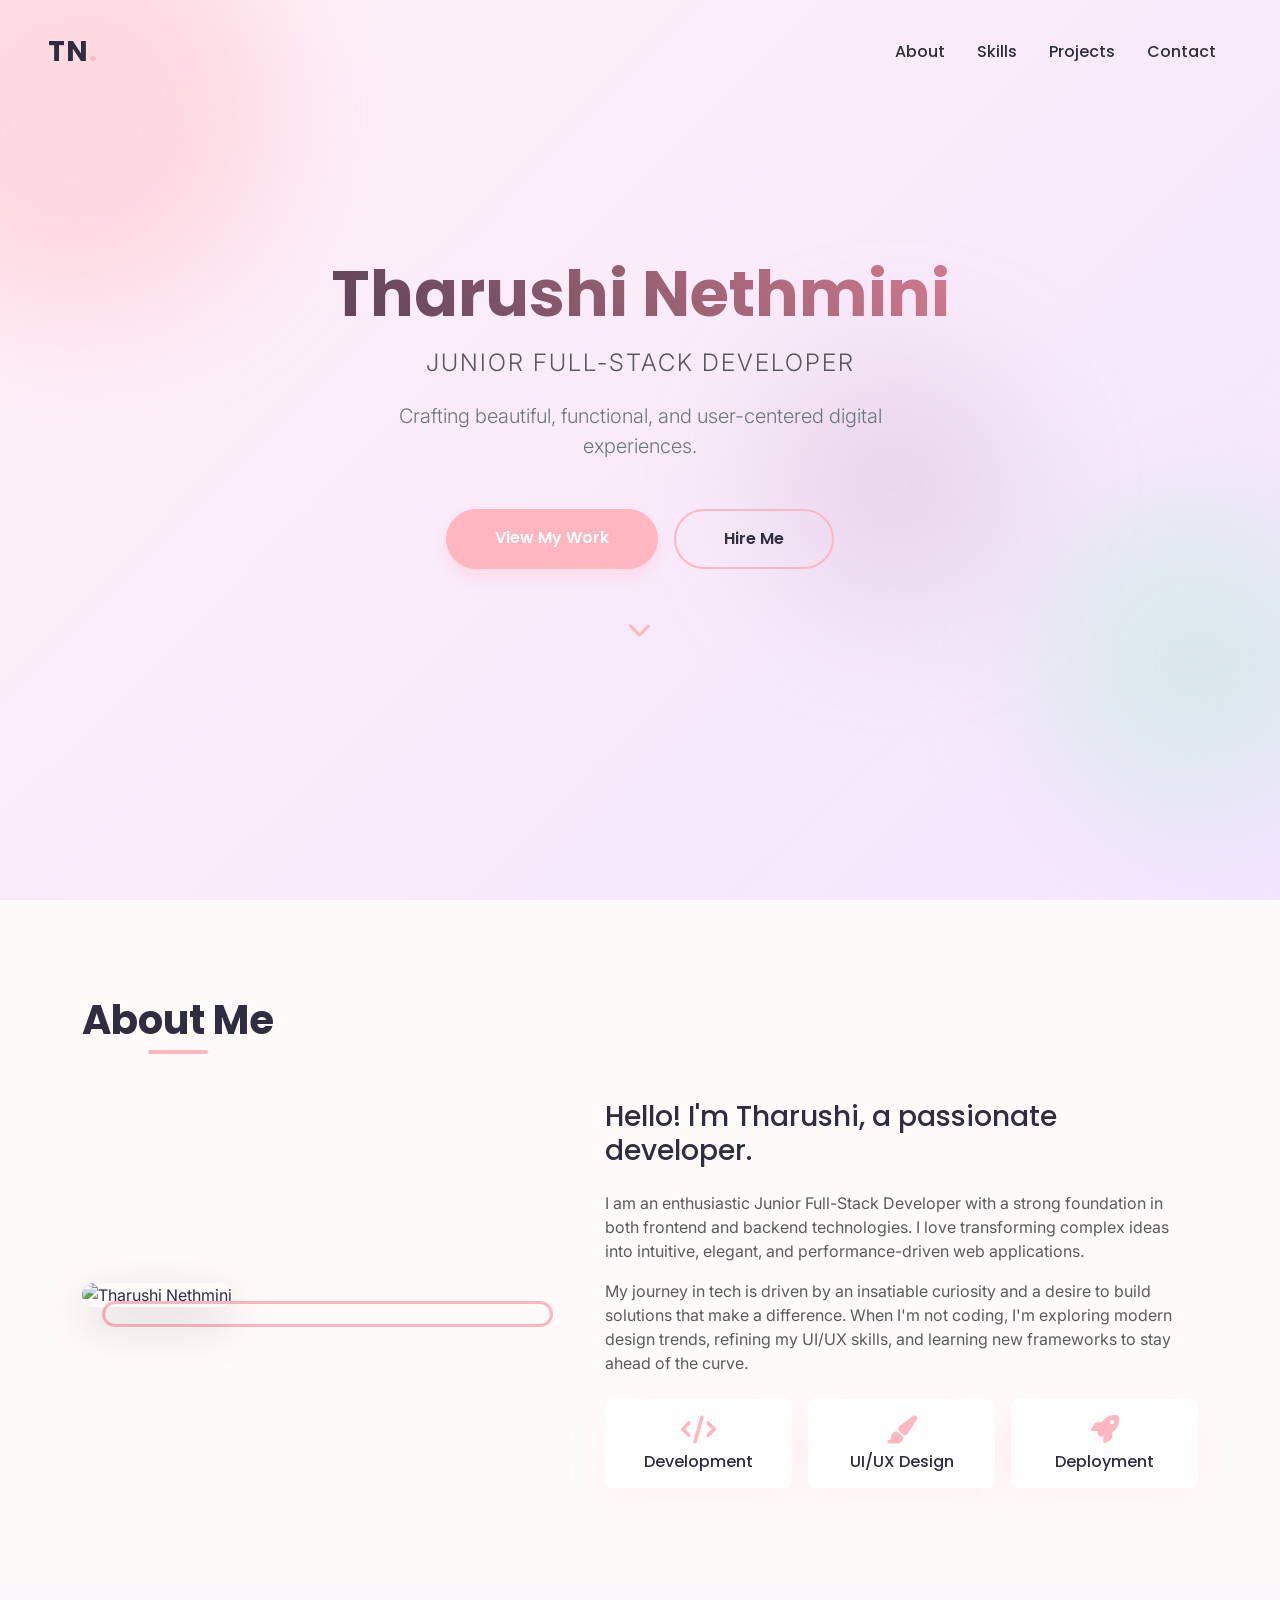
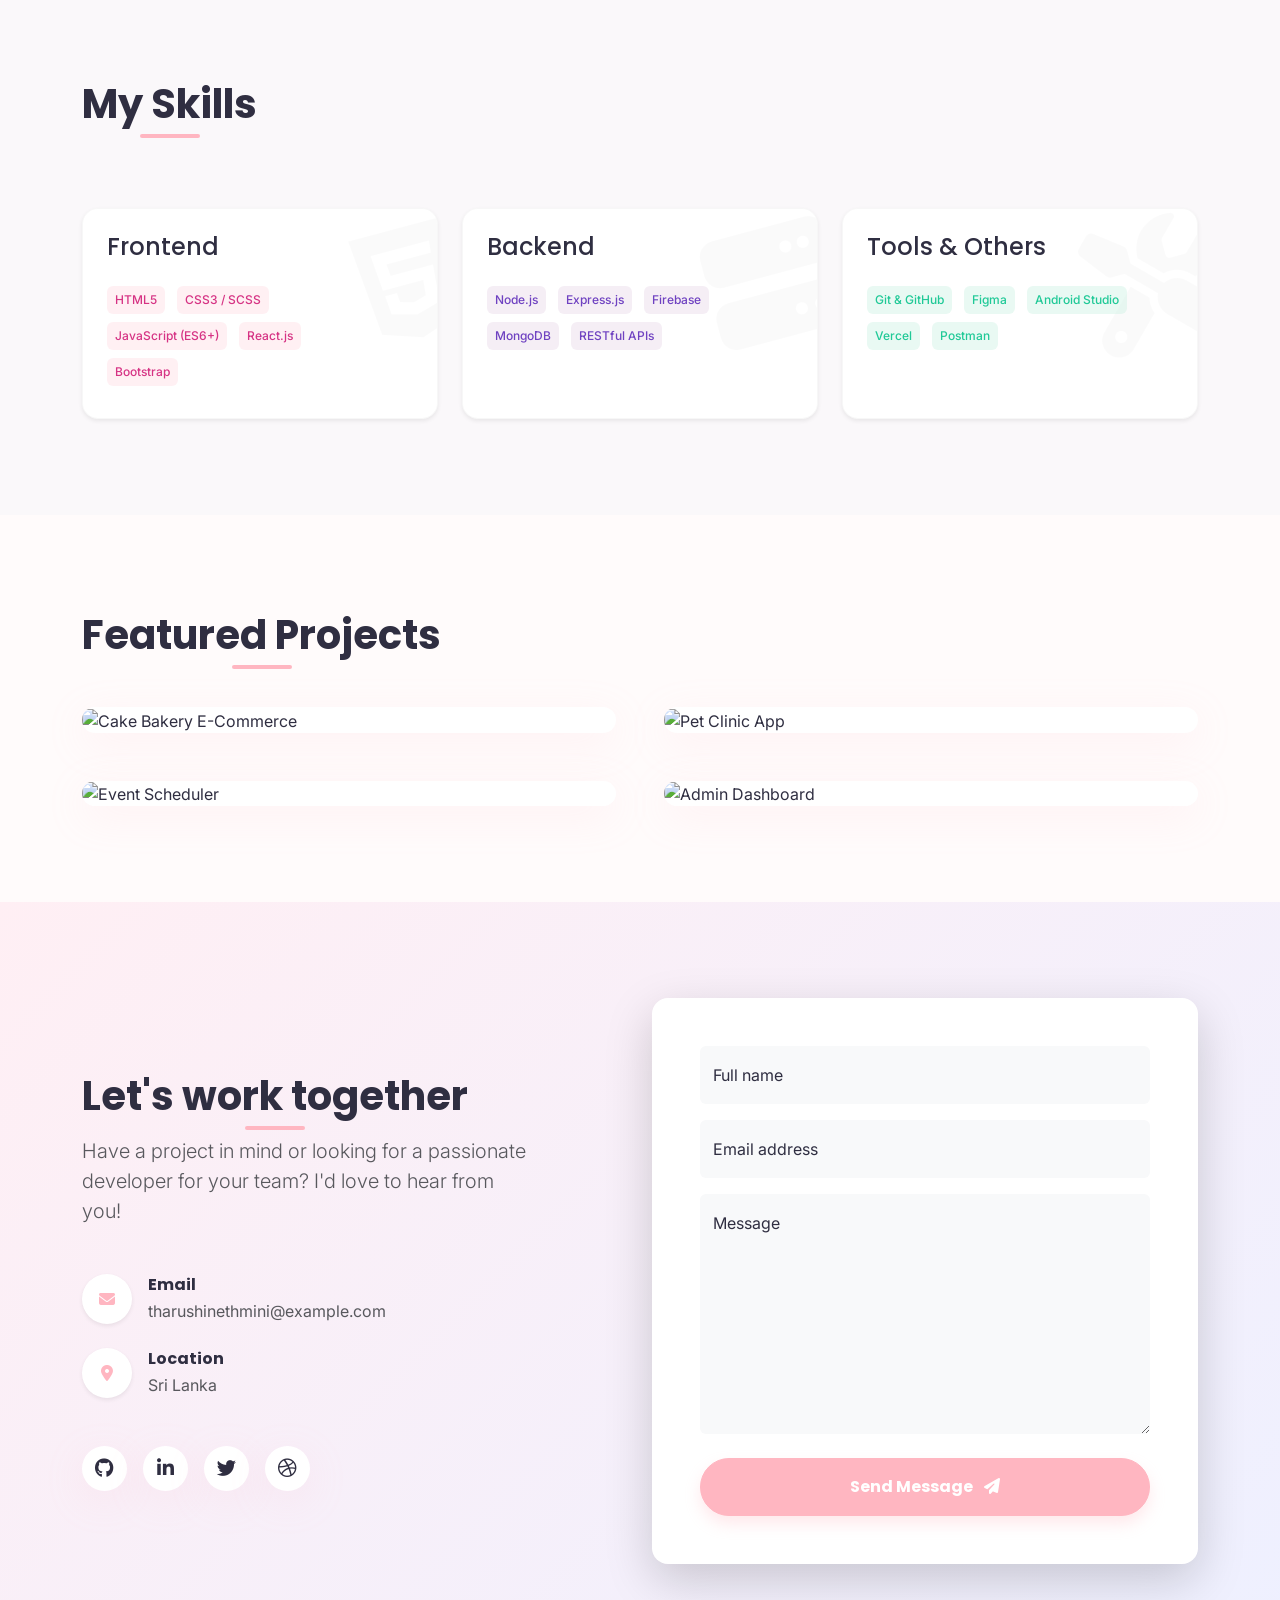
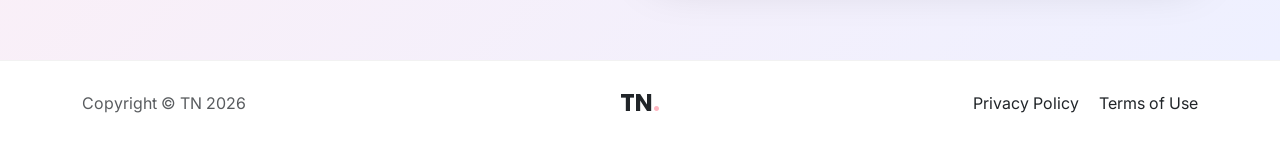
==== index.html @ edaf67d0 "New" ====
<!DOCTYPE html>
<html lang="en">
<head>
    <meta charset="UTF-8">
    <meta name="viewport" content="width=device-width, initial-scale=1.0">
    <title>Tharushi Nethmini | Junior Full-Stack Developer</title>
    <meta name="description" content="Portfolio of Tharushi Nethmini, a Junior Full-Stack Developer specializing in modern, responsive web applications.">
    
    <!-- Google Fonts -->
    <link rel="preconnect" href="https://fonts.googleapis.com">
    <link rel="preconnect" href="https://fonts.gstatic.com" crossorigin>
    <link href="https://fonts.googleapis.com/css2?family=Inter:wght@300;400;500;600&family=Poppins:wght@400;500;600;700&display=swap" rel="stylesheet">
    
    <!-- Font Awesome -->
    <link rel="stylesheet" href="https://cdnjs.cloudflare.com/ajax/libs/font-awesome/6.4.0/css/all.min.css">
    
    <!-- Bootstrap CSS -->
    <link href="https://cdn.jsdelivr.net/npm/bootstrap@5.3.0/dist/css/bootstrap.min.css" rel="stylesheet">
    
    <!-- AOS Animation CSS -->
    <link href="https://unpkg.com/aos@2.3.1/dist/aos.css" rel="stylesheet">
    
    <!-- Custom CSS -->
    <link rel="stylesheet" href="style.css">
</head>
<body>

    <!-- Navigation -->
    <nav class="navbar navbar-expand-lg fixed-top" id="mainNav">
        <div class="container-fluid px-4 px-lg-5">
            <a class="navbar-brand fw-bold" href="#hero">TN<span class="dot">.</span></a>
            <button class="navbar-toggler" type="button" data-bs-toggle="collapse" data-bs-target="#navbarResponsive" aria-controls="navbarResponsive" aria-expanded="false" aria-label="Toggle navigation">
                <i class="fas fa-bars"></i>
            </button>
            <div class="collapse navbar-collapse" id="navbarResponsive">
                <ul class="navbar-nav ms-auto py-4 py-lg-0">
                    <li class="nav-item"><a class="nav-link px-lg-3 py-3 py-lg-4" href="#about">About</a></li>
                    <li class="nav-item"><a class="nav-link px-lg-3 py-3 py-lg-4" href="#skills">Skills</a></li>
                    <li class="nav-item"><a class="nav-link px-lg-3 py-3 py-lg-4" href="#projects">Projects</a></li>
                    <li class="nav-item"><a class="nav-link px-lg-3 py-3 py-lg-4" href="#contact">Contact</a></li>
                </ul>
            </div>
        </div>
    </nav>

    <!-- Hero Section -->
    <header class="hero text-center d-flex align-items-center" id="hero">
        <div class="container position-relative z-1" data-aos="fade-up" data-aos-duration="1000">
            <h1 class="display-3 fw-bold mb-3 name-title">Tharushi Nethmini</h1>
            <h2 class="h4 fw-light mb-4 text-muted subtitle">Junior Full-Stack Developer</h2>
            <p class="lead mb-5 hero-text mx-auto">Crafting beautiful, functional, and user-centered digital experiences.</p>
            <div class="d-flex justify-content-center gap-3">
                <a class="btn btn-primary btn-custom rounded-pill px-5 py-3" href="#projects">View My Work</a>
                <a class="btn btn-outline-primary btn-custom-outline rounded-pill px-5 py-3" href="#contact">Hire Me</a>
            </div>
            
            <div class="scroll-down mt-5">
                <a href="#about"><i class="fas fa-chevron-down fs-4 animate-bounce"></i></a>
            </div>
        </div>
        <!-- Decorative Elements -->
        <div class="shape shape-1"></div>
        <div class="shape shape-2"></div>
        <div class="shape shape-3"></div>
    </header>

    <!-- About Section -->
    <section class="page-section" id="about">
        <div class="container">
            <h2 class="section-heading text-center" data-aos="fade-up">About Me</h2>
            <div class="row align-items-center mt-5">
                <div class="col-lg-5" data-aos="fade-right" data-aos-delay="200">
                    <div class="about-img-container">
                        <img src="https://images.unsplash.com/photo-1573496359142-b8d87734a5a2?auto=format&fit=crop&q=80&w=800&ixlib=rb-4.0.3" alt="Tharushi Nethmini" class="img-fluid rounded-4 shadow-lg about-img">
                        <div class="img-backdrop"></div>
                    </div>
                </div>
                <div class="col-lg-7 mt-5 mt-lg-0" data-aos="fade-left" data-aos-delay="400">
                    <div class="about-content ps-lg-5">
                        <h3 class="mb-4">Hello! I'm Tharushi, a passionate developer.</h3>
                        <p class="text-muted">I am an enthusiastic Junior Full-Stack Developer with a strong foundation in both frontend and backend technologies. I love transforming complex ideas into intuitive, elegant, and performance-driven web applications.</p>
                        <p class="text-muted mb-4">My journey in tech is driven by an insatiable curiosity and a desire to build solutions that make a difference. When I'm not coding, I'm exploring modern design trends, refining my UI/UX skills, and learning new frameworks to stay ahead of the curve.</p>
                        
                        <div class="d-flex flex-wrap gap-3 mt-4">
                            <div class="info-card glass-card p-3 rounded-3 text-center">
                                <i class="fas fa-code fs-3 text-primary mb-2"></i>
                                <h5 class="m-0 fs-6">Development</h5>
                            </div>
                            <div class="info-card glass-card p-3 rounded-3 text-center">
                                <i class="fas fa-paint-brush fs-3 text-primary mb-2"></i>
                                <h5 class="m-0 fs-6">UI/UX Design</h5>
                            </div>
                            <div class="info-card glass-card p-3 rounded-3 text-center">
                                <i class="fas fa-rocket fs-3 text-primary mb-2"></i>
                                <h5 class="m-0 fs-6">Deployment</h5>
                            </div>
                        </div>
                    </div>
                </div>
            </div>
        </div>
    </section>

    <!-- Skills Section -->
    <section class="page-section bg-light-pastel" id="skills">
        <div class="container">
            <h2 class="section-heading text-center mb-5" data-aos="fade-up">My Skills</h2>
            <div class="row g-4 mt-2">
                <!-- Frontend -->
                <div class="col-md-4" data-aos="fade-up" data-aos-delay="100">
                    <div class="skill-card bg-white p-4 pe-5 rounded-4 shadow-sm h-100 position-relative overflow-hidden">
                        <div class="skill-icon-bg"><i class="fab fa-html5"></i></div>
                        <h4 class="mb-4 position-relative z-1">Frontend</h4>
                        <div class="skills-list position-relative z-1">
                            <span class="badge bg-soft-primary text-primary-dark me-2 mb-2 p-2">HTML5</span>
                            <span class="badge bg-soft-primary text-primary-dark me-2 mb-2 p-2">CSS3 / SCSS</span>
                            <span class="badge bg-soft-primary text-primary-dark me-2 mb-2 p-2">JavaScript (ES6+)</span>
                            <span class="badge bg-soft-primary text-primary-dark me-2 mb-2 p-2">React.js</span>
                            <span class="badge bg-soft-primary text-primary-dark me-2 mb-2 p-2">Bootstrap</span>
                        </div>
                    </div>
                </div>
                <!-- Backend -->
                <div class="col-md-4" data-aos="fade-up" data-aos-delay="200">
                    <div class="skill-card bg-white p-4 pe-5 rounded-4 shadow-sm h-100 position-relative overflow-hidden">
                        <div class="skill-icon-bg"><i class="fas fa-server"></i></div>
                        <h4 class="mb-4 position-relative z-1">Backend</h4>
                        <div class="skills-list position-relative z-1">
                            <span class="badge bg-soft-secondary text-secondary-dark me-2 mb-2 p-2">Node.js</span>
                            <span class="badge bg-soft-secondary text-secondary-dark me-2 mb-2 p-2">Express.js</span>
                            <span class="badge bg-soft-secondary text-secondary-dark me-2 mb-2 p-2">Firebase</span>
                            <span class="badge bg-soft-secondary text-secondary-dark me-2 mb-2 p-2">MongoDB</span>
                            <span class="badge bg-soft-secondary text-secondary-dark me-2 mb-2 p-2">RESTful APIs</span>
                        </div>
                    </div>
                </div>
                <!-- Tools -->
                <div class="col-md-4" data-aos="fade-up" data-aos-delay="300">
                    <div class="skill-card bg-white p-4 pe-5 rounded-4 shadow-sm h-100 position-relative overflow-hidden">
                        <div class="skill-icon-bg"><i class="fas fa-tools"></i></div>
                        <h4 class="mb-4 position-relative z-1">Tools & Others</h4>
                        <div class="skills-list position-relative z-1">
                            <span class="badge bg-soft-accent text-accent-dark me-2 mb-2 p-2">Git & GitHub</span>
                            <span class="badge bg-soft-accent text-accent-dark me-2 mb-2 p-2">Figma</span>
                            <span class="badge bg-soft-accent text-accent-dark me-2 mb-2 p-2">Android Studio</span>
                            <span class="badge bg-soft-accent text-accent-dark me-2 mb-2 p-2">Vercel</span>
                            <span class="badge bg-soft-accent text-accent-dark me-2 mb-2 p-2">Postman</span>
                        </div>
                    </div>
                </div>
            </div>
        </div>
    </section>

    <!-- Projects Section -->
    <section class="page-section" id="projects">
        <div class="container">
            <h2 class="section-heading text-center mb-5" data-aos="fade-up">Featured Projects</h2>
            
            <div class="row g-5">
                <!-- Project 1: Cake Bakery -->
                <div class="col-lg-6" data-aos="fade-up" data-aos-delay="100">
                    <div class="project-card rounded-4 overflow-hidden position-relative group">
                        <img src="https://images.unsplash.com/photo-1578985545062-69928b1d9587?auto=format&fit=crop&q=80&w=1000" alt="Cake Bakery E-Commerce" class="img-fluid project-img">
                        <div class="project-overlay d-flex flex-column justify-content-center px-4">
                            <h3 class="text-white mb-2">Cake Bakery E-Commerce</h3>
                            <p class="text-white-50 mb-3">A modern online bakery store featuring a full shopping cart, responsive UI, and seamless checkout experience.</p>
                            <div class="tech-stack mb-4">
                                <span class="badge bg-glass text-white me-2">React</span>
                                <span class="badge bg-glass text-white me-2">Node.js</span>
                                <span class="badge bg-glass text-white me-2">Bootstrap</span>
                            </div>
                            <a href="#" class="btn btn-light rounded-pill align-self-start fw-bold">View Details <i class="fas fa-arrow-right ms-2"></i></a>
                        </div>
                    </div>
                </div>
                
                <!-- Project 2: Pet Clinic App -->
                <div class="col-lg-6" data-aos="fade-up" data-aos-delay="200">
                    <div class="project-card rounded-4 overflow-hidden position-relative group">
                        <img src="https://images.unsplash.com/photo-1544569854-bd71bece58bc?auto=format&fit=crop&q=80&w=1000" alt="Pet Clinic App" class="img-fluid project-img">
                        <div class="project-overlay d-flex flex-column justify-content-center px-4">
                            <h3 class="text-white mb-2">Pet Clinic Mobile App</h3>
                            <p class="text-white-50 mb-3">Comprehensive pet care Android app allowing appointment scheduling, live communication with admins, and user profiles.</p>
                            <div class="tech-stack mb-4">
                                <span class="badge bg-glass text-white me-2">Java</span>
                                <span class="badge bg-glass text-white me-2">Firebase</span>
                                <span class="badge bg-glass text-white me-2">Android SDK</span>
                            </div>
                            <a href="#" class="btn btn-light rounded-pill align-self-start fw-bold">View Details <i class="fas fa-arrow-right ms-2"></i></a>
                        </div>
                    </div>
                </div>

                <!-- Project 3: Event Scheduler -->
                <div class="col-lg-6" data-aos="fade-up" data-aos-delay="300">
                    <div class="project-card rounded-4 overflow-hidden position-relative group">
                        <img src="https://images.unsplash.com/photo-1505373877841-8d25f7d46678?auto=format&fit=crop&q=80&w=1000" alt="Event Scheduler" class="img-fluid project-img">
                        <div class="project-overlay d-flex flex-column justify-content-center px-4">
                            <h3 class="text-white mb-2">Event Schedule Dashboard</h3>
                            <p class="text-white-50 mb-3">Sleek, interactive calendar dashboard for managing daily tasks and corporate events with real-time updates.</p>
                            <div class="tech-stack mb-4">
                                <span class="badge bg-glass text-white me-2">HTML/CSS</span>
                                <span class="badge bg-glass text-white me-2">JavaScript</span>
                                <span class="badge bg-glass text-white me-2">API</span>
                            </div>
                            <a href="#" class="btn btn-light rounded-pill align-self-start fw-bold">View Details <i class="fas fa-arrow-right ms-2"></i></a>
                        </div>
                    </div>
                </div>

                <!-- Project 4: Admin Panel -->
                <div class="col-lg-6" data-aos="fade-up" data-aos-delay="400">
                    <div class="project-card rounded-4 overflow-hidden position-relative group">
                        <img src="https://images.unsplash.com/photo-1551288049-bebda4e38f71?auto=format&fit=crop&q=80&w=1000" alt="Admin Dashboard" class="img-fluid project-img">
                        <div class="project-overlay d-flex flex-column justify-content-center px-4">
                            <h3 class="text-white mb-2">Fresh Fruit Admin Panel</h3>
                            <p class="text-white-50 mb-3">A powerful, dark-themed admin control panel integrated with Firestore for managing inventory, users, and orders.</p>
                            <div class="tech-stack mb-4">
                                <span class="badge bg-glass text-white me-2">JavaScript</span>
                                <span class="badge bg-glass text-white me-2">Firestore</span>
                                <span class="badge bg-glass text-white me-2">Chart.js</span>
                            </div>
                            <a href="#" class="btn btn-light rounded-pill align-self-start fw-bold">View Details <i class="fas fa-arrow-right ms-2"></i></a>
                        </div>
                    </div>
                </div>
            </div>
        </div>
    </section>

    <!-- Contact Section -->
    <section class="page-section bg-gradient-pastel" id="contact">
        <div class="container text-center text-md-start">
            <div class="row align-items-center">
                <div class="col-lg-5 mb-5 mb-lg-0" data-aos="fade-right">
                    <h2 class="section-heading mb-3">Let's work together</h2>
                    <p class="lead text-muted mb-5">Have a project in mind or looking for a passionate developer for your team? I'd love to hear from you!</p>
                    
                    <div class="contact-info d-flex flex-column gap-4">
                        <div class="d-flex align-items-center">
                            <div class="contact-icon bg-white shadow-sm rounded-circle d-flex align-items-center justify-content-center me-3" style="width: 50px; height: 50px;">
                                <i class="fas fa-envelope text-primary"></i>
                            </div>
                            <div>
                                <h6 class="mb-1 fw-bold">Email</h6>
                                <a href="mailto:tharushinethmini@example.com" class="text-decoration-none text-muted">tharushinethmini@example.com</a>
                            </div>
                        </div>
                        <div class="d-flex align-items-center">
                            <div class="contact-icon bg-white shadow-sm rounded-circle d-flex align-items-center justify-content-center me-3" style="width: 50px; height: 50px;">
                                <i class="fas fa-map-marker-alt text-primary"></i>
                            </div>
                            <div>
                                <h6 class="mb-1 fw-bold">Location</h6>
                                <span class="text-muted">Sri Lanka</span>
                            </div>
                        </div>
                    </div>
                    
                    <div class="social-links mt-5 d-flex gap-3 justify-content-center justify-content-lg-start">
                        <a href="#" class="social-btn"><i class="fab fa-github"></i></a>
                        <a href="#" class="social-btn"><i class="fab fa-linkedin-in"></i></a>
                        <a href="#" class="social-btn"><i class="fab fa-twitter"></i></a>
                        <a href="#" class="social-btn"><i class="fab fa-dribbble"></i></a>
                    </div>
                </div>
                
                <div class="col-lg-6 offset-lg-1" data-aos="fade-left">
                    <div class="contact-form-wrapper bg-white p-5 rounded-4 shadow-lg border-0 position-relative z-1 glass-card-strong">
                        <form id="contactForm">
                            <div class="form-floating mb-3">
                                <input class="form-control bg-light border-0" id="name" type="text" placeholder="Enter your name..." required />
                                <label for="name">Full name</label>
                            </div>
                            <div class="form-floating mb-3">
                                <input class="form-control bg-light border-0" id="email" type="email" placeholder="name@example.com" required />
                                <label for="email">Email address</label>
                            </div>
                            <div class="form-floating mb-4">
                                <textarea class="form-control bg-light border-0" id="message" placeholder="Enter your message here..." style="height: 15rem" required></textarea>
                                <label for="message">Message</label>
                            </div>
                            <div class="d-grid">
                                <button class="btn btn-primary btn-custom rounded-pill py-3 fw-bold" id="submitButton" type="submit">Send Message <i class="fas fa-paper-plane ms-2"></i></button>
                            </div>
                        </form>
                    </div>
                </div>
            </div>
        </div>
    </section>

    <!-- Footer -->
    <footer class="footer py-4 text-center">
        <div class="container">
            <div class="row align-items-center">
                <div class="col-lg-4 text-lg-start text-muted mb-3 mb-lg-0">Copyright &copy; TN 2026</div>
                <div class="col-lg-4 my-3 my-lg-0">
                    <a class="navbar-brand fw-bold mb-0 text-dark fs-4" href="#hero">TN<span class="dot text-primary">.</span></a>
                </div>
                <div class="col-lg-4 text-lg-end">
                    <a class="link-dark text-decoration-none me-3" href="#!">Privacy Policy</a>
                    <a class="link-dark text-decoration-none" href="#!">Terms of Use</a>
                </div>
            </div>
        </div>
    </footer>

    <!-- Bootstrap JS -->
    <script src="https://cdn.jsdelivr.net/npm/bootstrap@5.3.0/dist/js/bootstrap.bundle.min.js"></script>
    
    <!-- AOS Animation JS -->
    <script src="https://unpkg.com/aos@2.3.1/dist/aos.js"></script>
    
    <!-- Custom JS -->
    <script src="script.js"></script>
</body>
</html>
---- style.css ----
/* ==========================================================================
   Design System & Variables
   ========================================================================== */
   :root {
    /* Color Palette - Modern Pastel Aesthetic */
    --color-primary: #ffb6c1; /* Soft Pink */
    --color-primary-dark: #ff8fa3;
    --color-secondary: #cbaacb; /* Soft Purple */
    --color-secondary-dark: #a881a8;
    --color-accent: #b5ead7; /* Soft Mint */
    --color-accent-dark: #8ccba6;
    
    --color-bg: #fffbfb;
    --color-text: #2f2e41;
    --color-text-muted: #6c757d;
    
    /* Gradients */
    --gradient-hero: linear-gradient(135deg, #fff0f5 0%, #f3e6ff 100%);
    --gradient-pastel: linear-gradient(135deg, #ffeff4 0%, #eef0ff 100%);
    
    /* Typography */
    --font-heading: 'Poppins', sans-serif;
    --font-body: 'Inter', sans-serif;
    
    /* Shadows & Glassmorphism */
    --shadow-soft: 0 10px 40px rgba(255, 182, 193, 0.15);
    --shadow-hover: 0 15px 50px rgba(255, 182, 193, 0.3);
    --glass-bg: rgba(255, 255, 255, 0.7);
    --glass-border: 1px solid rgba(255, 255, 255, 0.5);
    
    /* Transitions */
    --transition-smooth: all 0.3s cubic-bezier(0.25, 0.8, 0.25, 1);
}

/* ==========================================================================
   Global Reset & Typography
   ========================================================================== */
html {
    scroll-behavior: smooth;
    scroll-padding-top: 80px;
}

body {
    font-family: var(--font-body);
    color: var(--color-text);
    background-color: var(--color-bg);
    overflow-x: hidden;
}

h1, h2, h3, h4, h5, h6, .navbar-brand {
    font-family: var(--font-heading);
    color: var(--color-text);
}

section.page-section {
    padding: 6rem 0;
}

.section-heading {
    font-size: 2.5rem;
    font-weight: 700;
    position: relative;
    display: inline-block;
}

.section-heading::after {
    content: '';
    position: absolute;
    bottom: -10px;
    left: 50%;
    transform: translateX(-50%);
    width: 60px;
    height: 4px;
    background-color: var(--color-primary);
    border-radius: 2px;
}

/* Utilities */
.text-primary { color: var(--color-primary) !important; }
.bg-light-pastel { background-color: #faf8fa; }
.bg-gradient-pastel { background: var(--gradient-pastel); }
.dot { color: var(--color-primary); }

/* Buttons */
.btn-custom {
    background-color: var(--color-primary);
    border-color: var(--color-primary);
    color: white;
    font-family: var(--font-heading);
    font-weight: 600;
    transition: var(--transition-smooth);
    box-shadow: 0 8px 15px rgba(255, 182, 193, 0.3);
}

.btn-custom:hover, .btn-custom:focus {
    background-color: var(--color-primary-dark);
    border-color: var(--color-primary-dark);
    transform: translateY(-3px);
    box-shadow: 0 12px 20px rgba(255, 182, 193, 0.4);
    color: white;
}

.btn-custom-outline {
    color: var(--color-text);
    border: 2px solid var(--color-primary);
    background: transparent;
    font-family: var(--font-heading);
    font-weight: 600;
    transition: var(--transition-smooth);
}

.btn-custom-outline:hover {
    background-color: var(--color-primary);
    color: white;
    transform: translateY(-3px);
    box-shadow: 0 8px 15px rgba(255, 182, 193, 0.3);
}

/* ==========================================================================
   Navbar
   ========================================================================== */
#mainNav {
    padding-top: 1rem;
    padding-bottom: 1rem;
    background-color: transparent;
    transition: var(--transition-smooth);
}

#mainNav .navbar-brand {
    font-size: 1.75rem;
    letter-spacing: 1px;
}

#mainNav .nav-link {
    color: var(--color-text);
    font-family: var(--font-heading);
    font-weight: 500;
    font-size: 1rem;
    position: relative;
}

#mainNav .nav-link::after {
    content: '';
    position: absolute;
    width: 0;
    height: 2px;
    bottom: 5px;
    left: 1rem;
    background-color: var(--color-primary);
    transition: width 0.3s ease;
}

#mainNav .nav-link:hover::after, #mainNav .nav-link.active::after {
    width: calc(100% - 2rem);
}

#mainNav.navbar-scrolled {
    background: rgba(255, 255, 255, 0.95);
    backdrop-filter: blur(10px);
    box-shadow: 0 4px 20px rgba(0, 0, 0, 0.05);
    padding-top: 0.5rem;
    padding-bottom: 0.5rem;
}

/* ==========================================================================
   Hero Section
   ========================================================================== */
.hero {
    height: 100vh;
    min-height: 700px;
    background: var(--gradient-hero);
    position: relative;
    overflow: hidden;
}

.hero .name-title {
    color: var(--color-text);
    background: -webkit-linear-gradient(45deg, var(--color-text), var(--color-primary-dark));
    -webkit-background-clip: text;
    -webkit-text-fill-color: transparent;
}

.hero .subtitle {
    font-family: var(--font-body);
    letter-spacing: 2px;
    text-transform: uppercase;
}

.hero .hero-text {
    max-width: 600px;
    color: var(--color-text-muted);
}

/* Decorative abstract shapes */
.shape {
    position: absolute;
    filter: blur(60px);
    z-index: 0;
    border-radius: 50%;
    animation: float 10s infinite ease-in-out alternate;
}

.shape-1 {
    width: 400px;
    height: 400px;
    background: rgba(255, 182, 193, 0.4);
    top: -10%;
    left: -10%;
}

.shape-2 {
    width: 300px;
    height: 300px;
    background: rgba(181, 234, 215, 0.4);
    bottom: 10%;
    right: -5%;
    animation-delay: 2s;
}

.shape-3 {
    width: 250px;
    height: 250px;
    background: rgba(203, 170, 203, 0.3);
    top: 40%;
    left: 60%;
    animation-delay: 4s;
}

@keyframes float {
    0% { transform: translate(0, 0) scale(1); }
    100% { transform: translate(30px, 30px) scale(1.1); }
}

.animate-bounce {
    animation: bounce 2s infinite;
    color: var(--color-primary);
}

@keyframes bounce {
    0%, 20%, 50%, 80%, 100% { transform: translateY(0); }
    40% { transform: translateY(-15px); }
    60% { transform: translateY(-7px); }
}

/* ==========================================================================
   About Section
   ========================================================================== */
.about-img-container {
    position: relative;
}

.img-backdrop {
    position: absolute;
    top: 20px;
    right: -20px;
    bottom: -20px;
    left: 20px;
    border: 3px solid var(--color-primary);
    border-radius: 1rem;
    z-index: -1;
    transition: var(--transition-smooth);
}

.about-img-container:hover .img-backdrop {
    top: 10px;
    right: -10px;
    bottom: -10px;
    left: 10px;
}

.glass-card {
    background: rgba(255, 255, 255, 0.8);
    backdrop-filter: blur(10px);
    border: var(--glass-border);
    box-shadow: var(--shadow-soft);
    flex: 1;
    min-width: 120px;
    transition: var(--transition-smooth);
}

.glass-card:hover {
    transform: translateY(-5px);
    box-shadow: var(--shadow-hover);
    background: #fff;
}

/* ==========================================================================
   Skills Section
   ========================================================================== */
.skill-card {
    transition: var(--transition-smooth);
    border: 1px solid rgba(0,0,0,0.03);
}

.skill-card:hover {
    transform: translateY(-10px);
    box-shadow: var(--shadow-hover) !important;
}

.skill-icon-bg {
    position: absolute;
    top: -20px;
    right: -20px;
    font-size: 8rem;
    color: rgba(0,0,0,0.02);
    transform: rotate(-15deg);
    transition: var(--transition-smooth);
}

.skill-card:hover .skill-icon-bg {
    color: rgba(255, 182, 193, 0.1);
    transform: rotate(0) scale(1.1);
}

.bg-soft-primary { background: rgba(255, 182, 193, 0.2); }
.text-primary-dark { color: #d63384; font-weight: 500;}
.bg-soft-secondary { background: rgba(203, 170, 203, 0.2); }
.text-secondary-dark { color: #6f42c1; font-weight: 500;}
.bg-soft-accent { background: rgba(181, 234, 215, 0.3); }
.text-accent-dark { color: #20c997; font-weight: 500;}

/* ==========================================================================
   Projects Section
   ========================================================================== */
.project-card {
    cursor: pointer;
    background: #fff;
    box-shadow: var(--shadow-soft);
}

.project-img {
    width: 100%;
    height: 350px;
    object-fit: cover;
    transition: transform 0.6s cubic-bezier(0.25, 0.8, 0.25, 1);
}

.project-overlay {
    position: absolute;
    top: 0;
    left: 0;
    width: 100%;
    height: 100%;
    background: linear-gradient(to top, rgba(33, 37, 41, 0.95), rgba(33, 37, 41, 0.4));
    opacity: 0;
    transition: opacity 0.4s ease;
}

.project-card:hover .project-img {
    transform: scale(1.08);
}

.project-card:hover .project-overlay {
    opacity: 1;
}

.project-overlay h3 {
    transform: translateY(20px);
    transition: transform 0.4s ease;
}

.project-overlay p, .project-overlay .tech-stack, .project-overlay .btn {
    transform: translateY(30px);
    opacity: 0;
    transition: transform 0.4s ease, opacity 0.4s ease;
}

.project-card:hover .project-overlay h3,
.project-card:hover .project-overlay p,
.project-card:hover .project-overlay .tech-stack,
.project-card:hover .project-overlay .btn {
    transform: translateY(0);
    opacity: 1;
}

.project-overlay p { transition-delay: 0.1s; }
.project-overlay .tech-stack { transition-delay: 0.2s; }
.project-overlay .btn { transition-delay: 0.3s; }

.bg-glass {
    background: rgba(255, 255, 255, 0.2);
    backdrop-filter: blur(5px);
    border: 1px solid rgba(255, 255, 255, 0.1);
}

/* ==========================================================================
   Contact Section & Form
   ========================================================================== */
.glass-card-strong {
    background: rgba(255, 255, 255, 0.85);
    backdrop-filter: blur(15px);
    border: 1px solid rgba(255, 255, 255, 0.8);
}

.form-control:focus {
    border-color: var(--color-primary);
    box-shadow: 0 0 0 0.25rem rgba(255, 182, 193, 0.25);
    background-color: #fff !important;
}

.social-btn {
    display: flex;
    align-items: center;
    justify-content: center;
    width: 45px;
    height: 45px;
    border-radius: 50%;
    background: white;
    color: var(--color-text);
    font-size: 1.2rem;
    box-shadow: var(--shadow-soft);
    transition: var(--transition-smooth);
    text-decoration: none;
}

.social-btn:hover {
    background: var(--color-primary);
    color: white;
    transform: translateY(-5px) rotate(10deg);
}

/* ==========================================================================
   Footer
   ========================================================================== */
.footer {
    background-color: #fff;
    border-top: 1px solid rgba(0,0,0,0.05);
}

/* ==========================================================================
   Responsive
   ========================================================================== */
@media (max-width: 991.98px) {
    .section-heading { font-size: 2rem; }
    #mainNav .navbar-nav {
        background: #fff;
        padding: 1rem;
        border-radius: 10px;
        box-shadow: 0 10px 30px rgba(0,0,0,0.1);
        margin-top: 1rem;
    }
}
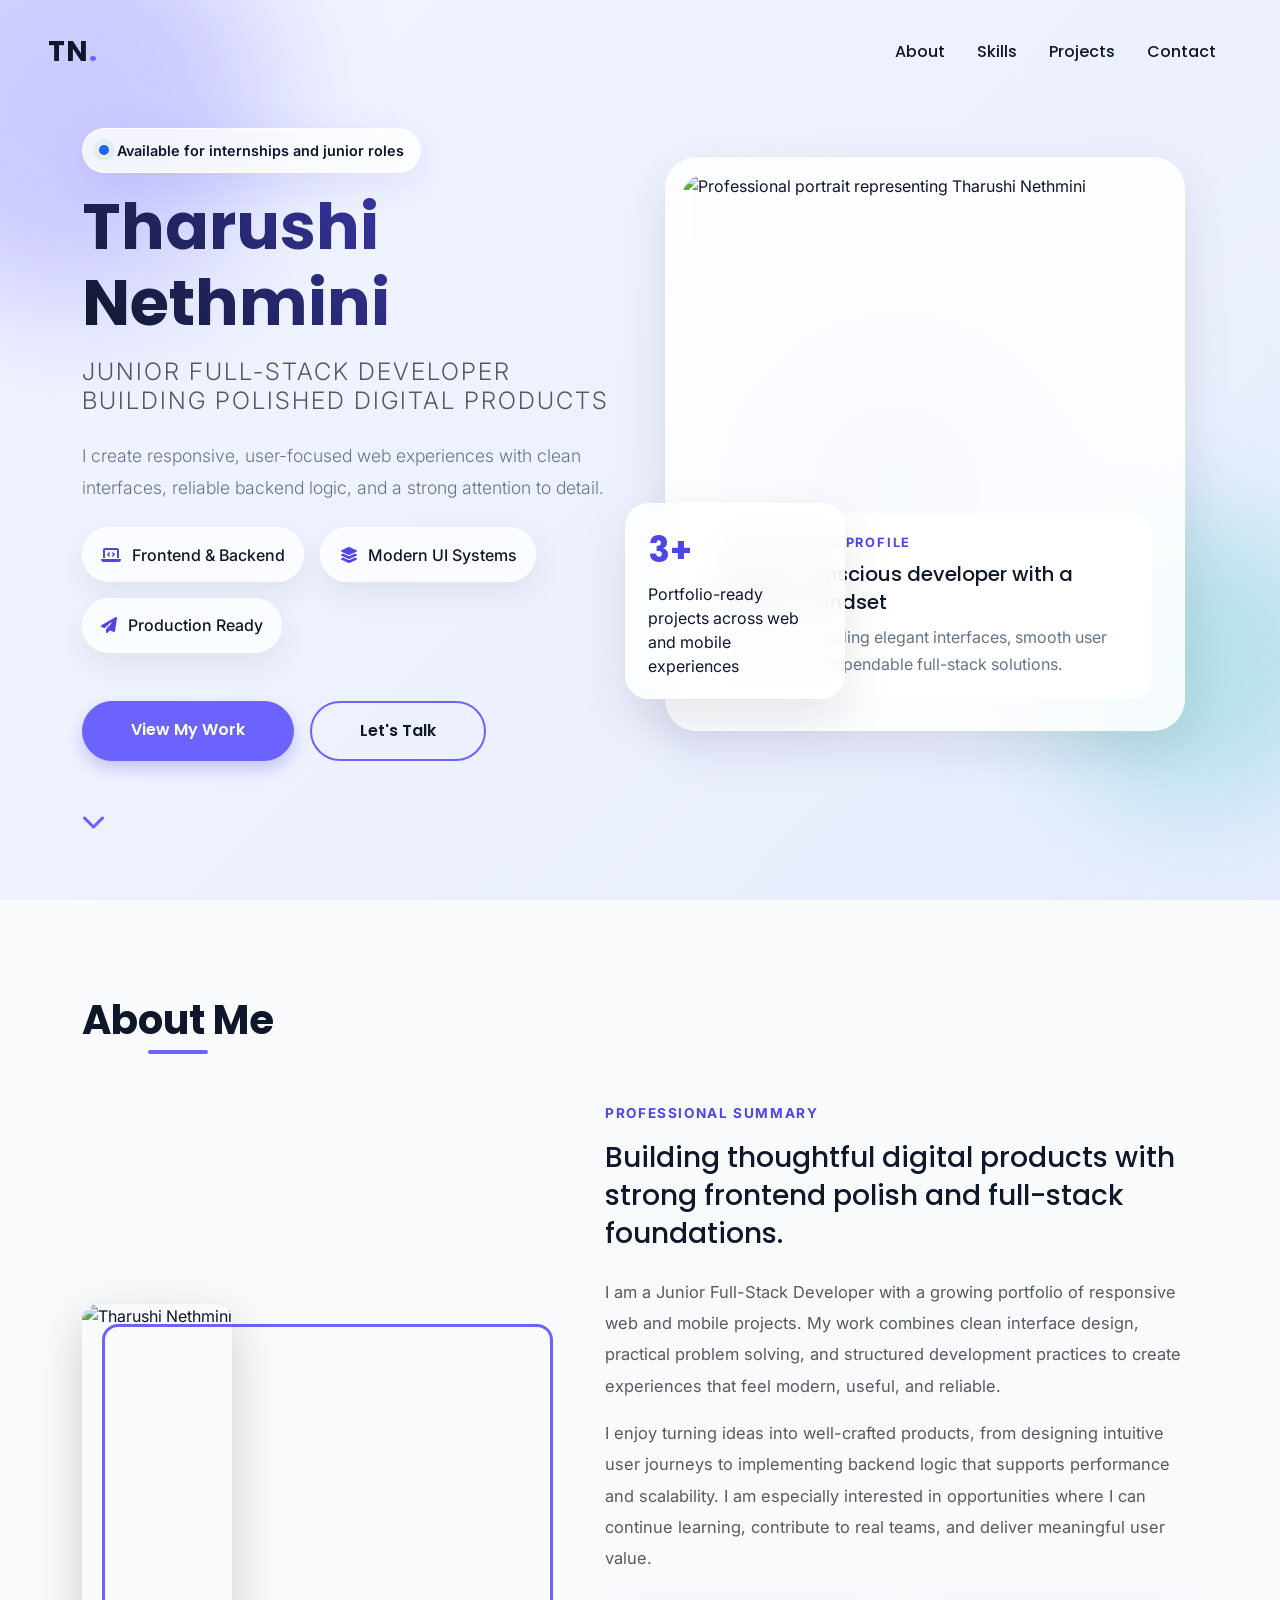
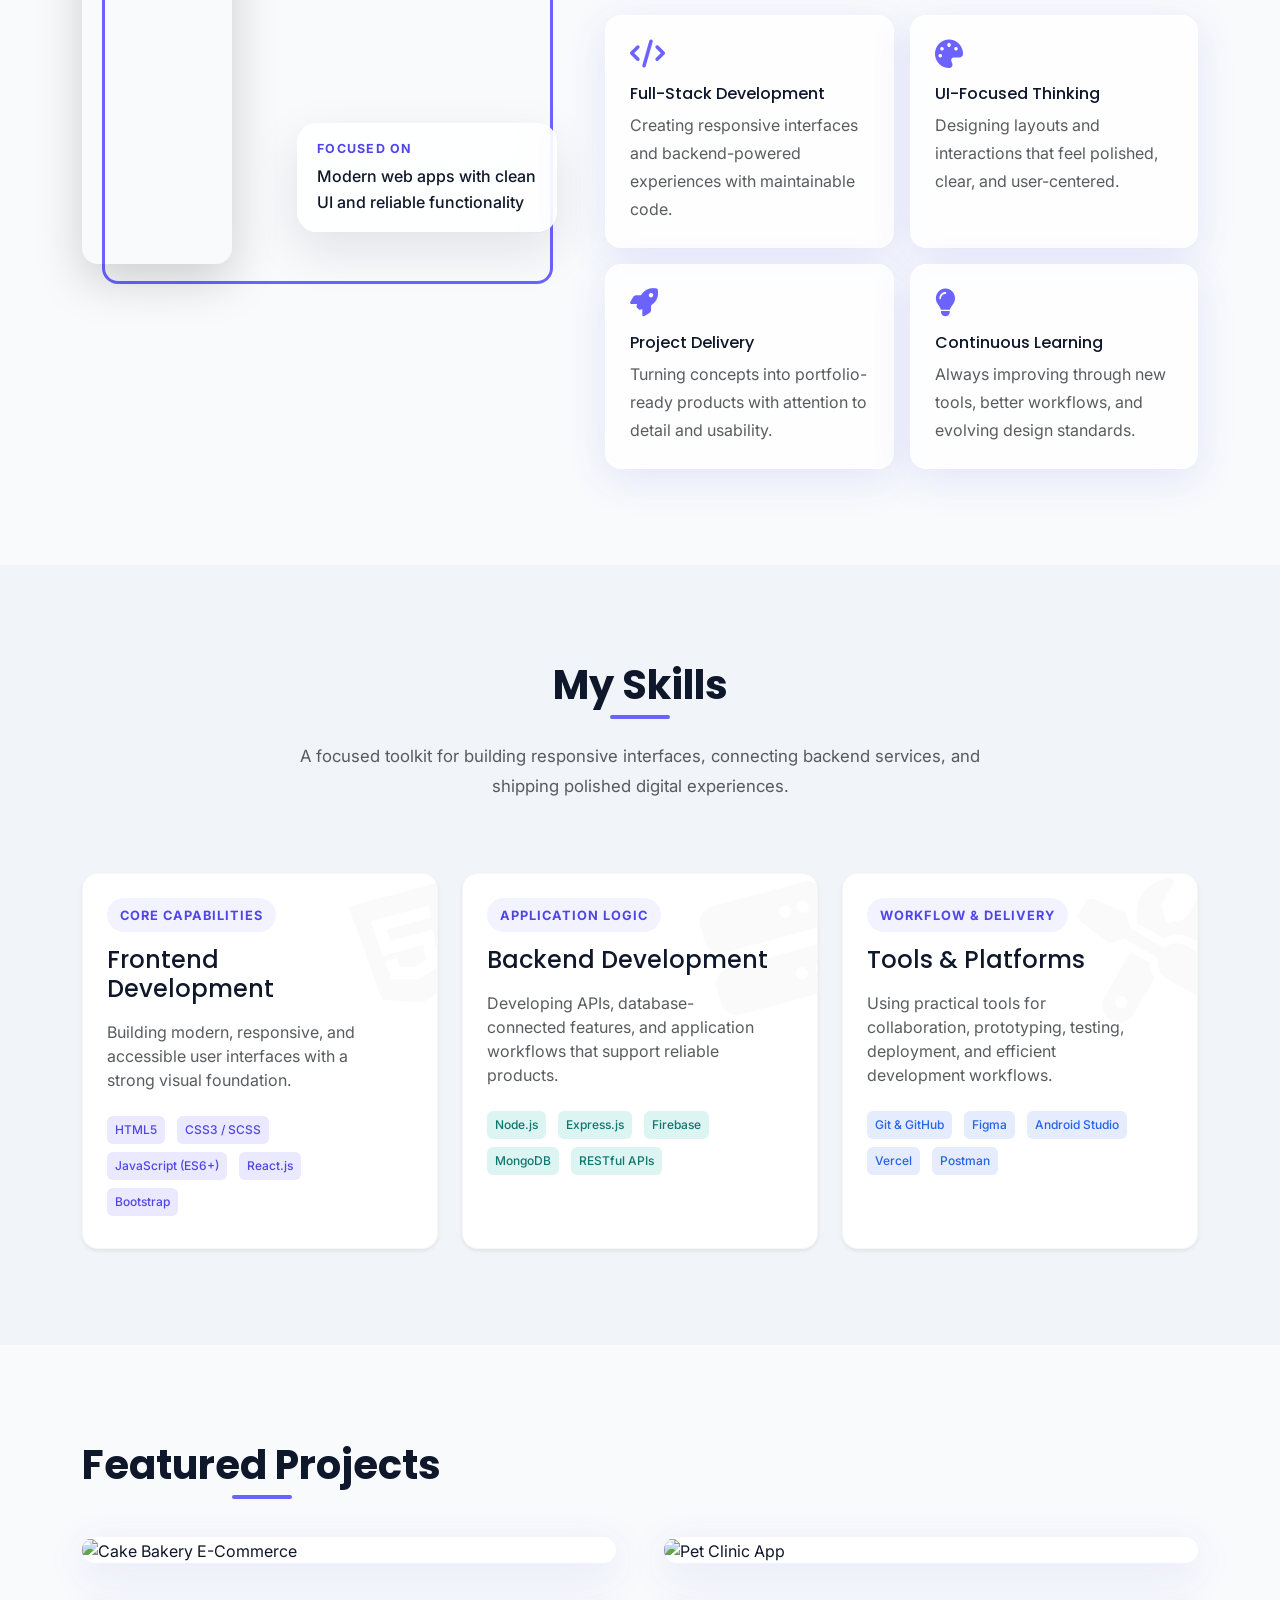
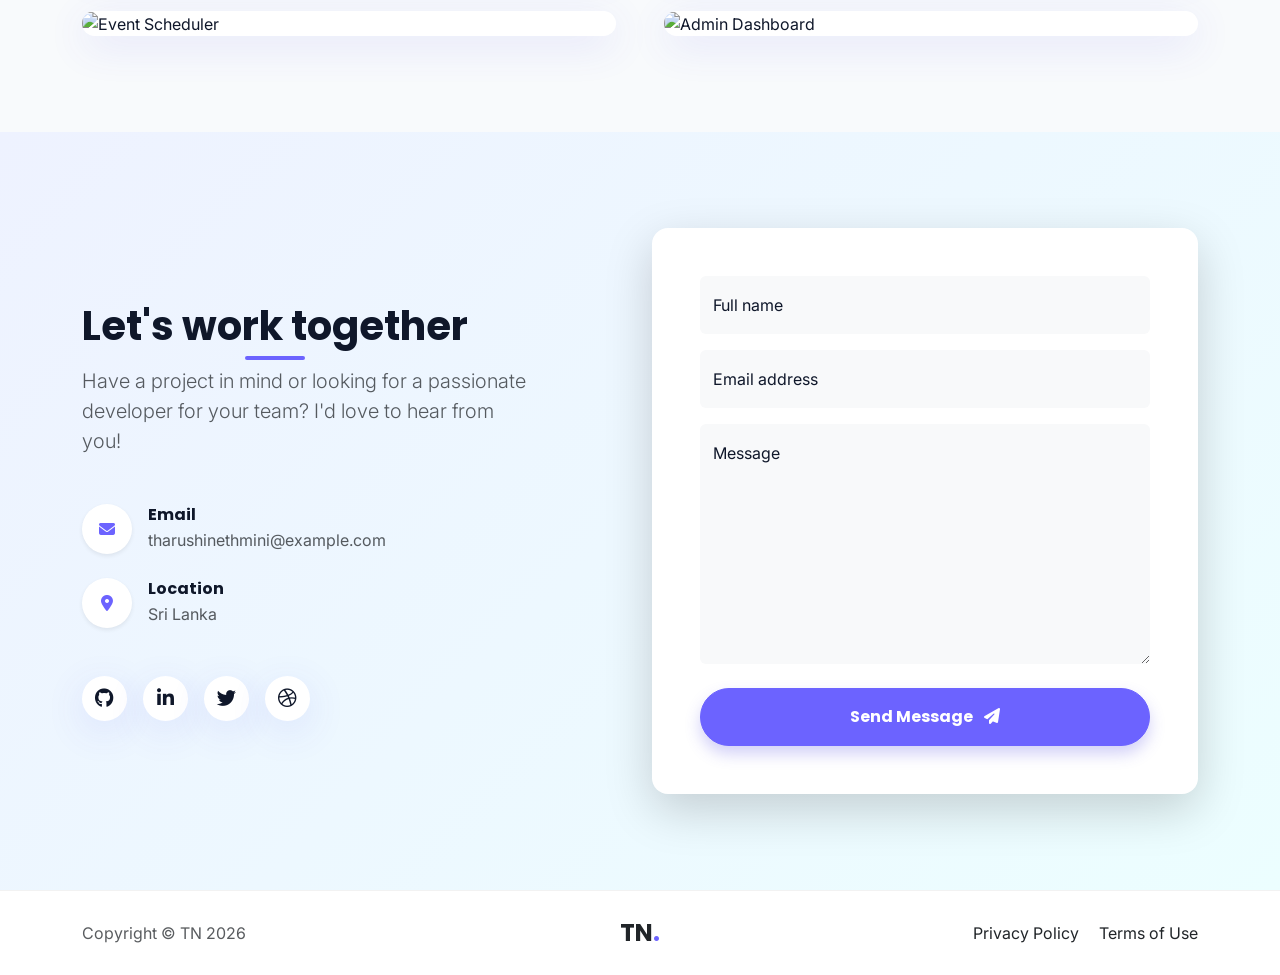
==== commit e61499e9: "new" ====
--- a/index.html
+++ b/index.html
@@ -5,6 +5,8 @@
     <meta name="viewport" content="width=device-width, initial-scale=1.0">
     <title>Tharushi Nethmini | Junior Full-Stack Developer</title>
     <meta name="description" content="Portfolio of Tharushi Nethmini, a Junior Full-Stack Developer specializing in modern, responsive web applications.">
+    <meta name="theme-color" content="#6c63ff">
+    <link rel="icon" type="image/svg+xml" href="favicon.svg">
     
     <!-- Google Fonts -->
     <link rel="preconnect" href="https://fonts.googleapis.com">
@@ -44,17 +46,48 @@
     </nav>
 
     <!-- Hero Section -->
-    <header class="hero text-center d-flex align-items-center" id="hero">
-        <div class="container position-relative z-1" data-aos="fade-up" data-aos-duration="1000">
-            <h1 class="display-3 fw-bold mb-3 name-title">Tharushi Nethmini</h1>
-            <h2 class="h4 fw-light mb-4 text-muted subtitle">Junior Full-Stack Developer</h2>
-            <p class="lead mb-5 hero-text mx-auto">Crafting beautiful, functional, and user-centered digital experiences.</p>
-            <div class="d-flex justify-content-center gap-3">
-                <a class="btn btn-primary btn-custom rounded-pill px-5 py-3" href="#projects">View My Work</a>
-                <a class="btn btn-outline-primary btn-custom-outline rounded-pill px-5 py-3" href="#contact">Hire Me</a>
-            </div>
-            
-            <div class="scroll-down mt-5">
+    <header class="hero d-flex align-items-center" id="hero">
+        <div class="hero-overlay"></div>
+        <div class="container position-relative z-1">
+            <div class="row align-items-center gy-5">
+                <div class="col-lg-6 text-center text-lg-start" data-aos="fade-right" data-aos-duration="1000">
+                    <span class="hero-eyebrow">Available for internships and junior roles</span>
+                    <h1 class="display-3 fw-bold mt-3 mb-3 name-title">Tharushi Nethmini</h1>
+                    <h2 class="h4 fw-light mb-4 text-muted subtitle">Junior Full-Stack Developer building polished digital products</h2>
+                    <p class="lead mb-4 hero-text">I create responsive, user-focused web experiences with clean interfaces, reliable backend logic, and a strong attention to detail.</p>
+
+                    <div class="hero-highlights d-flex flex-wrap justify-content-center justify-content-lg-start gap-3 mb-5">
+                        <div class="hero-chip"><i class="fas fa-laptop-code"></i><span>Frontend & Backend</span></div>
+                        <div class="hero-chip"><i class="fas fa-layer-group"></i><span>Modern UI Systems</span></div>
+                        <div class="hero-chip"><i class="fas fa-paper-plane"></i><span>Production Ready</span></div>
+                    </div>
+
+                    <div class="d-flex flex-column flex-sm-row justify-content-center justify-content-lg-start gap-3">
+                        <a class="btn btn-primary btn-custom rounded-pill px-5 py-3" href="#projects">View My Work</a>
+                        <a class="btn btn-outline-primary btn-custom-outline rounded-pill px-5 py-3" href="#contact">Let's Talk</a>
+                    </div>
+                </div>
+
+                <div class="col-lg-6" data-aos="fade-left" data-aos-duration="1000">
+                    <div class="hero-visual">
+                        <div class="hero-image-card glass-card-strong">
+                            <img src="https://images.unsplash.com/photo-1524504388940-b1c1722653e1?auto=format&fit=crop&q=80&w=900&ixlib=rb-4.0.3" alt="Professional portrait representing Tharushi Nethmini" class="img-fluid hero-main-image">
+                            <div class="hero-card-content">
+                                <p class="hero-card-label mb-2">Professional Profile</p>
+                                <h3 class="hero-card-title mb-2">Design-conscious developer with a product mindset</h3>
+                                <p class="hero-card-text mb-0">Focused on building elegant interfaces, smooth user journeys, and dependable full-stack solutions.</p>
+                            </div>
+                        </div>
+
+                        <div class="hero-floating-card glass-card-strong">
+                            <span class="hero-floating-number">3+</span>
+                            <p class="mb-0">Portfolio-ready projects across web and mobile experiences</p>
+                        </div>
+                    </div>
+                </div>
+            </div>
+
+            <div class="scroll-down mt-5 text-center text-lg-start">
                 <a href="#about"><i class="fas fa-chevron-down fs-4 animate-bounce"></i></a>
             </div>
         </div>
@@ -73,26 +106,47 @@
                     <div class="about-img-container">
                         <img src="https://images.unsplash.com/photo-1573496359142-b8d87734a5a2?auto=format&fit=crop&q=80&w=800&ixlib=rb-4.0.3" alt="Tharushi Nethmini" class="img-fluid rounded-4 shadow-lg about-img">
                         <div class="img-backdrop"></div>
+                        <div class="about-image-badge glass-card-strong">
+                            <span class="about-badge-title">Focused On</span>
+                            <span class="about-badge-text">Modern web apps with clean UI and reliable functionality</span>
+                        </div>
                     </div>
                 </div>
                 <div class="col-lg-7 mt-5 mt-lg-0" data-aos="fade-left" data-aos-delay="400">
                     <div class="about-content ps-lg-5">
-                        <h3 class="mb-4">Hello! I'm Tharushi, a passionate developer.</h3>
-                        <p class="text-muted">I am an enthusiastic Junior Full-Stack Developer with a strong foundation in both frontend and backend technologies. I love transforming complex ideas into intuitive, elegant, and performance-driven web applications.</p>
-                        <p class="text-muted mb-4">My journey in tech is driven by an insatiable curiosity and a desire to build solutions that make a difference. When I'm not coding, I'm exploring modern design trends, refining my UI/UX skills, and learning new frameworks to stay ahead of the curve.</p>
+                        <span class="about-eyebrow">Professional Summary</span>
+                        <h3 class="mb-4 about-title">Building thoughtful digital products with strong frontend polish and full-stack foundations.</h3>
+                        <p class="text-muted about-copy">I am a Junior Full-Stack Developer with a growing portfolio of responsive web and mobile projects. My work combines clean interface design, practical problem solving, and structured development practices to create experiences that feel modern, useful, and reliable.</p>
+                        <p class="text-muted mb-4 about-copy">I enjoy turning ideas into well-crafted products, from designing intuitive user journeys to implementing backend logic that supports performance and scalability. I am especially interested in opportunities where I can continue learning, contribute to real teams, and deliver meaningful user value.</p>
                         
-                        <div class="d-flex flex-wrap gap-3 mt-4">
-                            <div class="info-card glass-card p-3 rounded-3 text-center">
-                                <i class="fas fa-code fs-3 text-primary mb-2"></i>
-                                <h5 class="m-0 fs-6">Development</h5>
-                            </div>
-                            <div class="info-card glass-card p-3 rounded-3 text-center">
-                                <i class="fas fa-paint-brush fs-3 text-primary mb-2"></i>
-                                <h5 class="m-0 fs-6">UI/UX Design</h5>
-                            </div>
-                            <div class="info-card glass-card p-3 rounded-3 text-center">
-                                <i class="fas fa-rocket fs-3 text-primary mb-2"></i>
-                                <h5 class="m-0 fs-6">Deployment</h5>
+                        <div class="row g-3 mt-2">
+                            <div class="col-sm-6">
+                                <div class="about-info-card glass-card h-100 p-4 rounded-4">
+                                    <i class="fas fa-code fs-3 text-primary mb-3"></i>
+                                    <h5 class="mb-2">Full-Stack Development</h5>
+                                    <p class="text-muted mb-0">Creating responsive interfaces and backend-powered experiences with maintainable code.</p>
+                                </div>
+                            </div>
+                            <div class="col-sm-6">
+                                <div class="about-info-card glass-card h-100 p-4 rounded-4">
+                                    <i class="fas fa-palette fs-3 text-primary mb-3"></i>
+                                    <h5 class="mb-2">UI-Focused Thinking</h5>
+                                    <p class="text-muted mb-0">Designing layouts and interactions that feel polished, clear, and user-centered.</p>
+                                </div>
+                            </div>
+                            <div class="col-sm-6">
+                                <div class="about-info-card glass-card h-100 p-4 rounded-4">
+                                    <i class="fas fa-rocket fs-3 text-primary mb-3"></i>
+                                    <h5 class="mb-2">Project Delivery</h5>
+                                    <p class="text-muted mb-0">Turning concepts into portfolio-ready products with attention to detail and usability.</p>
+                                </div>
+                            </div>
+                            <div class="col-sm-6">
+                                <div class="about-info-card glass-card h-100 p-4 rounded-4">
+                                    <i class="fas fa-lightbulb fs-3 text-primary mb-3"></i>
+                                    <h5 class="mb-2">Continuous Learning</h5>
+                                    <p class="text-muted mb-0">Always improving through new tools, better workflows, and evolving design standards.</p>
+                                </div>
                             </div>
                         </div>
                     </div>
@@ -104,13 +158,18 @@
     <!-- Skills Section -->
     <section class="page-section bg-light-pastel" id="skills">
         <div class="container">
-            <h2 class="section-heading text-center mb-5" data-aos="fade-up">My Skills</h2>
+            <div class="text-center mb-5" data-aos="fade-up">
+                <h2 class="section-heading">My Skills</h2>
+                <p class="skills-intro text-muted mx-auto mt-4">A focused toolkit for building responsive interfaces, connecting backend services, and shipping polished digital experiences.</p>
+            </div>
             <div class="row g-4 mt-2">
                 <!-- Frontend -->
                 <div class="col-md-4" data-aos="fade-up" data-aos-delay="100">
                     <div class="skill-card bg-white p-4 pe-5 rounded-4 shadow-sm h-100 position-relative overflow-hidden">
                         <div class="skill-icon-bg"><i class="fab fa-html5"></i></div>
-                        <h4 class="mb-4 position-relative z-1">Frontend</h4>
+                        <div class="skill-label position-relative z-1">Core Capabilities</div>
+                        <h4 class="mb-3 position-relative z-1">Frontend Development</h4>
+                        <p class="text-muted position-relative z-1 mb-4">Building modern, responsive, and accessible user interfaces with a strong visual foundation.</p>
                         <div class="skills-list position-relative z-1">
                             <span class="badge bg-soft-primary text-primary-dark me-2 mb-2 p-2">HTML5</span>
                             <span class="badge bg-soft-primary text-primary-dark me-2 mb-2 p-2">CSS3 / SCSS</span>
@@ -124,7 +183,9 @@
                 <div class="col-md-4" data-aos="fade-up" data-aos-delay="200">
                     <div class="skill-card bg-white p-4 pe-5 rounded-4 shadow-sm h-100 position-relative overflow-hidden">
                         <div class="skill-icon-bg"><i class="fas fa-server"></i></div>
-                        <h4 class="mb-4 position-relative z-1">Backend</h4>
+                        <div class="skill-label position-relative z-1">Application Logic</div>
+                        <h4 class="mb-3 position-relative z-1">Backend Development</h4>
+                        <p class="text-muted position-relative z-1 mb-4">Developing APIs, database-connected features, and application workflows that support reliable products.</p>
                         <div class="skills-list position-relative z-1">
                             <span class="badge bg-soft-secondary text-secondary-dark me-2 mb-2 p-2">Node.js</span>
                             <span class="badge bg-soft-secondary text-secondary-dark me-2 mb-2 p-2">Express.js</span>
@@ -138,7 +199,9 @@
                 <div class="col-md-4" data-aos="fade-up" data-aos-delay="300">
                     <div class="skill-card bg-white p-4 pe-5 rounded-4 shadow-sm h-100 position-relative overflow-hidden">
                         <div class="skill-icon-bg"><i class="fas fa-tools"></i></div>
-                        <h4 class="mb-4 position-relative z-1">Tools & Others</h4>
+                        <div class="skill-label position-relative z-1">Workflow & Delivery</div>
+                        <h4 class="mb-3 position-relative z-1">Tools & Platforms</h4>
+                        <p class="text-muted position-relative z-1 mb-4">Using practical tools for collaboration, prototyping, testing, deployment, and efficient development workflows.</p>
                         <div class="skills-list position-relative z-1">
                             <span class="badge bg-soft-accent text-accent-dark me-2 mb-2 p-2">Git & GitHub</span>
                             <span class="badge bg-soft-accent text-accent-dark me-2 mb-2 p-2">Figma</span>
@@ -170,7 +233,7 @@
                                 <span class="badge bg-glass text-white me-2">Node.js</span>
                                 <span class="badge bg-glass text-white me-2">Bootstrap</span>
                             </div>
-                            <a href="#" class="btn btn-light rounded-pill align-self-start fw-bold">View Details <i class="fas fa-arrow-right ms-2"></i></a>
+                            <a href="project-cake-bakery.html" class="btn btn-light rounded-pill align-self-start fw-bold">View Details <i class="fas fa-arrow-right ms-2"></i></a>
                         </div>
                     </div>
                 </div>
@@ -187,7 +250,7 @@
                                 <span class="badge bg-glass text-white me-2">Firebase</span>
                                 <span class="badge bg-glass text-white me-2">Android SDK</span>
                             </div>
-                            <a href="#" class="btn btn-light rounded-pill align-self-start fw-bold">View Details <i class="fas fa-arrow-right ms-2"></i></a>
+                            <a href="project-pet-clinic.html" class="btn btn-light rounded-pill align-self-start fw-bold">View Details <i class="fas fa-arrow-right ms-2"></i></a>
                         </div>
                     </div>
                 </div>
@@ -204,7 +267,7 @@
                                 <span class="badge bg-glass text-white me-2">JavaScript</span>
                                 <span class="badge bg-glass text-white me-2">API</span>
                             </div>
-                            <a href="#" class="btn btn-light rounded-pill align-self-start fw-bold">View Details <i class="fas fa-arrow-right ms-2"></i></a>
+                            <a href="project-event-scheduler.html" class="btn btn-light rounded-pill align-self-start fw-bold">View Details <i class="fas fa-arrow-right ms-2"></i></a>
                         </div>
                     </div>
                 </div>
@@ -221,7 +284,7 @@
                                 <span class="badge bg-glass text-white me-2">Firestore</span>
                                 <span class="badge bg-glass text-white me-2">Chart.js</span>
                             </div>
-                            <a href="#" class="btn btn-light rounded-pill align-self-start fw-bold">View Details <i class="fas fa-arrow-right ms-2"></i></a>
+                            <a href="project-admin-panel.html" class="btn btn-light rounded-pill align-self-start fw-bold">View Details <i class="fas fa-arrow-right ms-2"></i></a>
                         </div>
                     </div>
                 </div>
--- a/style.css
+++ b/style.css
@@ -2,29 +2,29 @@
    Design System & Variables
    ========================================================================== */
    :root {
-    /* Color Palette - Modern Pastel Aesthetic */
-    --color-primary: #ffb6c1; /* Soft Pink */
-    --color-primary-dark: #ff8fa3;
-    --color-secondary: #cbaacb; /* Soft Purple */
-    --color-secondary-dark: #a881a8;
-    --color-accent: #b5ead7; /* Soft Mint */
-    --color-accent-dark: #8ccba6;
+    /* Color Palette - Professional Indigo */
+    --color-primary: #6c63ff;
+    --color-primary-dark: #4f46e5;
+    --color-secondary: #14b8a6;
+    --color-secondary-dark: #0f766e;
+    --color-accent: #dbeafe;
+    --color-accent-dark: #2563eb;
     
-    --color-bg: #fffbfb;
-    --color-text: #2f2e41;
-    --color-text-muted: #6c757d;
+    --color-bg: #f8fafc;
+    --color-text: #0f172a;
+    --color-text-muted: #64748b;
     
     /* Gradients */
-    --gradient-hero: linear-gradient(135deg, #fff0f5 0%, #f3e6ff 100%);
-    --gradient-pastel: linear-gradient(135deg, #ffeff4 0%, #eef0ff 100%);
+    --gradient-hero: linear-gradient(135deg, #eef2ff 0%, #f8fafc 100%);
+    --gradient-pastel: linear-gradient(135deg, #eef2ff 0%, #ecfeff 100%);
     
     /* Typography */
     --font-heading: 'Poppins', sans-serif;
     --font-body: 'Inter', sans-serif;
     
     /* Shadows & Glassmorphism */
-    --shadow-soft: 0 10px 40px rgba(255, 182, 193, 0.15);
-    --shadow-hover: 0 15px 50px rgba(255, 182, 193, 0.3);
+    --shadow-soft: 0 10px 40px rgba(79, 70, 229, 0.12);
+    --shadow-hover: 0 15px 50px rgba(79, 70, 229, 0.2);
     --glass-bg: rgba(255, 255, 255, 0.7);
     --glass-border: 1px solid rgba(255, 255, 255, 0.5);
     
@@ -77,7 +77,7 @@
 
 /* Utilities */
 .text-primary { color: var(--color-primary) !important; }
-.bg-light-pastel { background-color: #faf8fa; }
+.bg-light-pastel { background-color: #f1f5f9; }
 .bg-gradient-pastel { background: var(--gradient-pastel); }
 .dot { color: var(--color-primary); }
 
@@ -89,14 +89,14 @@
     font-family: var(--font-heading);
     font-weight: 600;
     transition: var(--transition-smooth);
-    box-shadow: 0 8px 15px rgba(255, 182, 193, 0.3);
+    box-shadow: 0 8px 15px rgba(79, 70, 229, 0.25);
 }
 
 .btn-custom:hover, .btn-custom:focus {
     background-color: var(--color-primary-dark);
     border-color: var(--color-primary-dark);
     transform: translateY(-3px);
-    box-shadow: 0 12px 20px rgba(255, 182, 193, 0.4);
+    box-shadow: 0 12px 20px rgba(79, 70, 229, 0.3);
     color: white;
 }
 
@@ -113,7 +113,7 @@
     background-color: var(--color-primary);
     color: white;
     transform: translateY(-3px);
-    box-shadow: 0 8px 15px rgba(255, 182, 193, 0.3);
+    box-shadow: 0 8px 15px rgba(79, 70, 229, 0.24);
 }
 
 /* ==========================================================================
@@ -166,11 +166,43 @@
    Hero Section
    ========================================================================== */
 .hero {
-    height: 100vh;
-    min-height: 700px;
-    background: var(--gradient-hero);
+    min-height: 100vh;
+    padding: 8rem 0 4rem;
+    background:
+        linear-gradient(135deg, rgba(255, 255, 255, 0.92), rgba(238, 242, 255, 0.85)),
+        url('https://images.unsplash.com/photo-1497366754035-f200968a6e72?auto=format&fit=crop&q=80&w=1600&ixlib=rb-4.0.3') center/cover no-repeat;
     position: relative;
     overflow: hidden;
+}
+
+.hero-overlay {
+    position: absolute;
+    inset: 0;
+    background: linear-gradient(135deg, rgba(238, 242, 255, 0.82), rgba(224, 231, 255, 0.52));
+    z-index: 0;
+}
+
+.hero-eyebrow {
+    display: inline-flex;
+    align-items: center;
+    gap: 0.5rem;
+    padding: 0.65rem 1rem;
+    border-radius: 999px;
+    background: rgba(255, 255, 255, 0.78);
+    border: 1px solid rgba(255, 255, 255, 0.85);
+    box-shadow: var(--shadow-soft);
+    font-size: 0.9rem;
+    font-weight: 600;
+    color: var(--color-text);
+}
+
+.hero-eyebrow::before {
+    content: '';
+    width: 10px;
+    height: 10px;
+    border-radius: 50%;
+    background: var(--color-accent-dark);
+    box-shadow: 0 0 0 6px rgba(140, 203, 166, 0.16);
 }
 
 .hero .name-title {
@@ -187,8 +219,107 @@
 }
 
 .hero .hero-text {
-    max-width: 600px;
+    max-width: 620px;
     color: var(--color-text-muted);
+    font-size: 1.1rem;
+    line-height: 1.8;
+}
+
+.hero-highlights {
+    max-width: 640px;
+}
+
+.hero-chip {
+    display: inline-flex;
+    align-items: center;
+    gap: 0.65rem;
+    padding: 0.9rem 1.15rem;
+    border-radius: 999px;
+    background: rgba(255, 255, 255, 0.76);
+    border: 1px solid rgba(255, 255, 255, 0.9);
+    box-shadow: 0 12px 30px rgba(47, 46, 65, 0.08);
+    color: var(--color-text);
+    font-weight: 500;
+}
+
+.hero-chip i {
+    color: var(--color-primary-dark);
+}
+
+.hero-visual {
+    position: relative;
+    max-width: 520px;
+    margin: 0 auto;
+}
+
+.hero-image-card {
+    position: relative;
+    padding: 1rem;
+    border-radius: 2rem;
+    overflow: hidden;
+}
+
+.hero-main-image {
+    width: 100%;
+    height: 540px;
+    object-fit: cover;
+    border-radius: 1.5rem;
+    display: block;
+}
+
+.hero-card-content {
+    position: absolute;
+    left: 2rem;
+    right: 2rem;
+    bottom: 2rem;
+    padding: 1.25rem 1.4rem;
+    border-radius: 1.25rem;
+    background: rgba(255, 255, 255, 0.82);
+    backdrop-filter: blur(12px);
+}
+
+.hero-card-label {
+    font-size: 0.8rem;
+    text-transform: uppercase;
+    letter-spacing: 0.14em;
+    color: var(--color-primary-dark);
+    font-weight: 700;
+}
+
+.hero-card-title {
+    font-size: 1.25rem;
+    line-height: 1.4;
+}
+
+.hero-card-text {
+    color: var(--color-text-muted);
+    line-height: 1.7;
+}
+
+.hero-floating-card {
+    position: absolute;
+    left: -2.5rem;
+    bottom: 2rem;
+    max-width: 220px;
+    padding: 1.25rem 1.4rem;
+    border-radius: 1.5rem;
+    box-shadow: 0 18px 45px rgba(15, 23, 42, 0.12);
+}
+
+.hero-floating-number {
+    display: block;
+    margin-bottom: 0.35rem;
+    font-family: var(--font-heading);
+    font-size: 2.2rem;
+    font-weight: 700;
+    color: var(--color-primary-dark);
+}
+
+.glass-card-strong {
+    background: rgba(255, 255, 255, 0.78);
+    backdrop-filter: blur(18px);
+    border: 1px solid rgba(255, 255, 255, 0.75);
+    box-shadow: 0 18px 50px rgba(15, 23, 42, 0.1);
 }
 
 /* Decorative abstract shapes */
@@ -203,7 +334,7 @@
 .shape-1 {
     width: 400px;
     height: 400px;
-    background: rgba(255, 182, 193, 0.4);
+    background: rgba(108, 99, 255, 0.28);
     top: -10%;
     left: -10%;
 }
@@ -211,7 +342,7 @@
 .shape-2 {
     width: 300px;
     height: 300px;
-    background: rgba(181, 234, 215, 0.4);
+    background: rgba(20, 184, 166, 0.24);
     bottom: 10%;
     right: -5%;
     animation-delay: 2s;
@@ -220,7 +351,7 @@
 .shape-3 {
     width: 250px;
     height: 250px;
-    background: rgba(203, 170, 203, 0.3);
+    background: rgba(37, 99, 235, 0.18);
     top: 40%;
     left: 60%;
     animation-delay: 4s;
@@ -247,6 +378,11 @@
    ========================================================================== */
 .about-img-container {
     position: relative;
+}
+
+.about-img {
+    min-height: 560px;
+    object-fit: cover;
 }
 
 .img-backdrop {
@@ -268,6 +404,51 @@
     left: 10px;
 }
 
+.about-image-badge {
+    position: absolute;
+    right: -1.5rem;
+    bottom: 2rem;
+    max-width: 260px;
+    padding: 1rem 1.2rem;
+    border-radius: 1.25rem;
+}
+
+.about-badge-title {
+    display: block;
+    margin-bottom: 0.35rem;
+    font-size: 0.78rem;
+    font-weight: 700;
+    letter-spacing: 0.1em;
+    text-transform: uppercase;
+    color: var(--color-primary-dark);
+}
+
+.about-badge-text {
+    color: var(--color-text);
+    font-weight: 500;
+    line-height: 1.6;
+}
+
+.about-eyebrow {
+    display: inline-block;
+    margin-bottom: 1rem;
+    font-size: 0.85rem;
+    font-weight: 700;
+    letter-spacing: 0.12em;
+    text-transform: uppercase;
+    color: var(--color-primary-dark);
+}
+
+.about-title {
+    max-width: 700px;
+    line-height: 1.35;
+}
+
+.about-copy {
+    font-size: 1.03rem;
+    line-height: 1.9;
+}
+
 .glass-card {
     background: rgba(255, 255, 255, 0.8);
     backdrop-filter: blur(10px);
@@ -284,6 +465,14 @@
     background: #fff;
 }
 
+.about-info-card h5 {
+    font-size: 1rem;
+}
+
+.about-info-card p {
+    line-height: 1.75;
+}
+
 /* ==========================================================================
    Skills Section
    ========================================================================== */
@@ -295,6 +484,25 @@
 .skill-card:hover {
     transform: translateY(-10px);
     box-shadow: var(--shadow-hover) !important;
+}
+
+.skills-intro {
+    max-width: 720px;
+    font-size: 1.05rem;
+    line-height: 1.8;
+}
+
+.skill-label {
+    display: inline-block;
+    margin-bottom: 0.9rem;
+    padding: 0.45rem 0.8rem;
+    border-radius: 999px;
+    background: rgba(108, 99, 255, 0.08);
+    color: var(--color-primary-dark);
+    font-size: 0.8rem;
+    font-weight: 700;
+    letter-spacing: 0.08em;
+    text-transform: uppercase;
 }
 
 .skill-icon-bg {
@@ -312,12 +520,12 @@
     transform: rotate(0) scale(1.1);
 }
 
-.bg-soft-primary { background: rgba(255, 182, 193, 0.2); }
-.text-primary-dark { color: #d63384; font-weight: 500;}
-.bg-soft-secondary { background: rgba(203, 170, 203, 0.2); }
-.text-secondary-dark { color: #6f42c1; font-weight: 500;}
-.bg-soft-accent { background: rgba(181, 234, 215, 0.3); }
-.text-accent-dark { color: #20c997; font-weight: 500;}
+.bg-soft-primary { background: rgba(108, 99, 255, 0.14); }
+.text-primary-dark { color: #4f46e5; font-weight: 500;}
+.bg-soft-secondary { background: rgba(20, 184, 166, 0.14); }
+.text-secondary-dark { color: #0f766e; font-weight: 500;}
+.bg-soft-accent { background: rgba(37, 99, 235, 0.12); }
+.text-accent-dark { color: #2563eb; font-weight: 500;}
 
 /* ==========================================================================
    Projects Section
@@ -394,7 +602,7 @@
 
 .form-control:focus {
     border-color: var(--color-primary);
-    box-shadow: 0 0 0 0.25rem rgba(255, 182, 193, 0.25);
+    box-shadow: 0 0 0 0.25rem rgba(108, 99, 255, 0.18);
     background-color: #fff !important;
 }
 
@@ -428,6 +636,53 @@
 }
 
 /* ==========================================================================
+   Project Detail Pages
+   ========================================================================== */
+.project-detail-hero {
+    padding: 8rem 0 4rem;
+    background: linear-gradient(135deg, #eef2ff 0%, #f8fafc 60%, #ecfeff 100%);
+}
+
+.project-detail-image {
+    width: 100%;
+    border-radius: 1.5rem;
+    box-shadow: var(--shadow-soft);
+    object-fit: cover;
+}
+
+.project-meta-card,
+.feature-list-card,
+.project-cta-card {
+    background: rgba(255, 255, 255, 0.92);
+    border: 1px solid rgba(148, 163, 184, 0.14);
+    border-radius: 1.5rem;
+    box-shadow: var(--shadow-soft);
+}
+
+.meta-label {
+    font-size: 0.8rem;
+    text-transform: uppercase;
+    letter-spacing: 0.08em;
+    color: var(--color-text-muted);
+    margin-bottom: 0.35rem;
+}
+
+.meta-value {
+    font-weight: 600;
+    color: var(--color-text);
+}
+
+.detail-list {
+    padding-left: 1.1rem;
+    margin-bottom: 0;
+    color: var(--color-text-muted);
+}
+
+.detail-list li + li {
+    margin-top: 0.75rem;
+}
+
+/* ==========================================================================
    Responsive
    ========================================================================== */
 @media (max-width: 991.98px) {
@@ -439,4 +694,79 @@
         box-shadow: 0 10px 30px rgba(0,0,0,0.1);
         margin-top: 1rem;
     }
-}
+
+    .hero {
+        min-height: auto;
+        padding-top: 7rem;
+    }
+
+    .hero .hero-text {
+        margin-left: auto;
+        margin-right: auto;
+    }
+
+    .hero-floating-card {
+        left: 1rem;
+        bottom: 1rem;
+    }
+
+    .about-img {
+        min-height: 440px;
+    }
+
+    .about-image-badge {
+        right: 1rem;
+        bottom: 1rem;
+    }
+}
+
+@media (max-width: 767.98px) {
+    .hero-main-image {
+        height: 440px;
+    }
+
+    .hero-card-content {
+        left: 1.25rem;
+        right: 1.25rem;
+        bottom: 1.25rem;
+    }
+
+    .hero-card-title {
+        font-size: 1.05rem;
+    }
+
+    .hero-floating-card {
+        position: static;
+        max-width: 100%;
+        margin-top: 1rem;
+    }
+
+    .about-img {
+        min-height: auto;
+    }
+
+    .about-image-badge {
+        position: static;
+        max-width: 100%;
+        margin-top: 1rem;
+    }
+}
+
+@media (max-width: 575.98px) {
+    .hero {
+        padding-bottom: 3rem;
+    }
+
+    .hero-highlights {
+        gap: 0.75rem !important;
+    }
+
+    .hero-chip {
+        width: 100%;
+        justify-content: center;
+    }
+
+    .hero-main-image {
+        height: 360px;
+    }
+}
